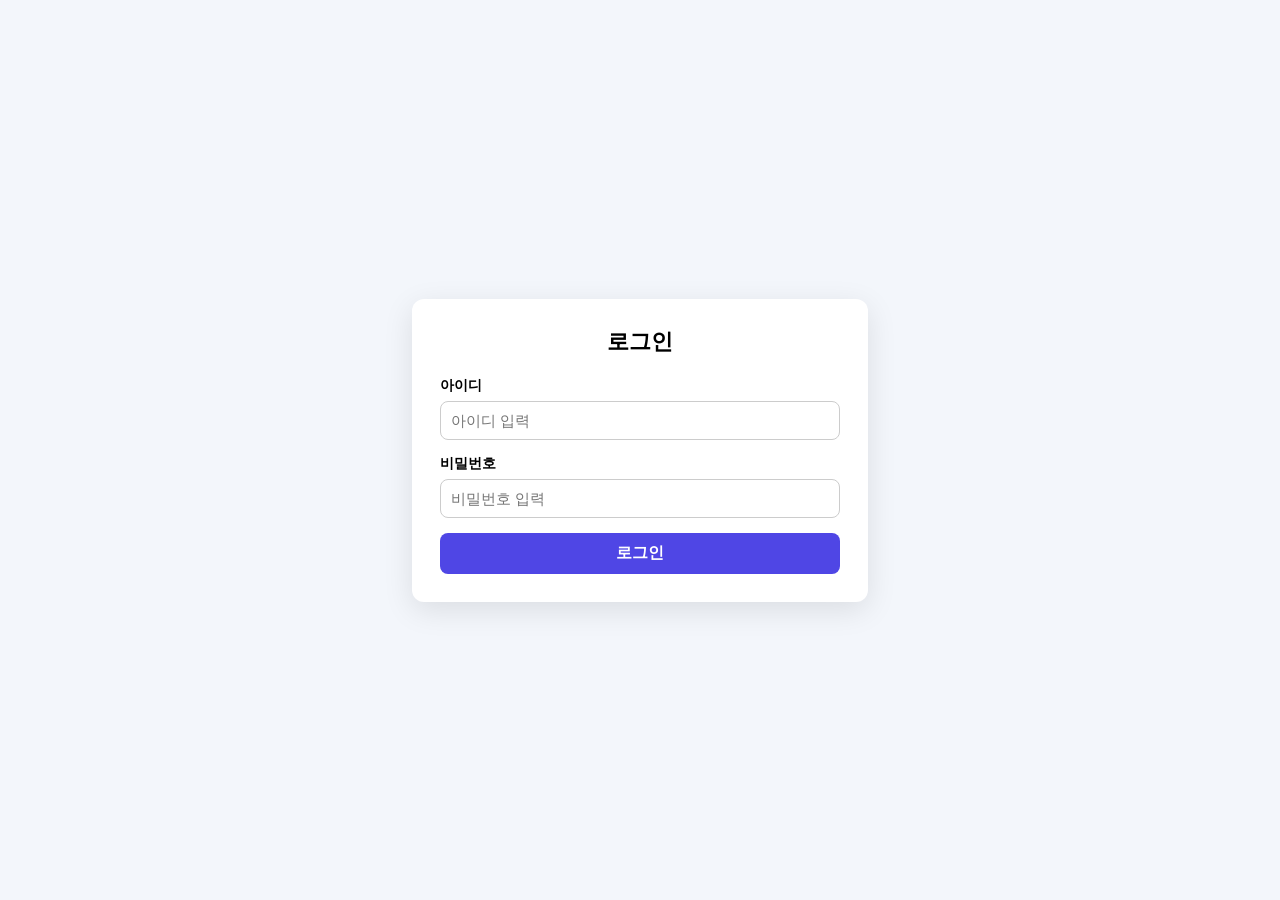
==== src/main/resources/templates/index.html @ aca323d5 "first spring" ====
<!DOCTYPE html>
<html lang="ko">
<head>
  <meta charset="utf-8" />
  <title>로그인</title>
  <meta name="viewport" content="width=device-width,initial-scale=1" />
  <style>
    body {
      font-family: Arial, sans-serif;
      background: #f3f6fb;
      display: flex;
      justify-content: center;
      align-items: center;
      height: 100vh;
      margin: 0;
    }
    .card {
      background: #fff;
      padding: 28px;
      border-radius: 12px;
      box-shadow: 0 8px 30px rgba(0,0,0,0.1);
      width: 100%;
      max-width: 400px;
    }
    h1 {
      margin: 0 0 20px;
      font-size: 22px;
      text-align: center;
    }
    .row {
      margin-bottom: 15px;
    }
    label {
      display: block;
      margin-bottom: 6px;
      font-weight: bold;
      font-size: 14px;
    }
    input[type="text"], input[type="password"] {
      width: 100%;
      padding: 10px;
      font-size: 15px;
      border: 1px solid #ccc;
      border-radius: 8px;
      box-sizing: border-box;
    }
    button {
      width: 100%;
      padding: 10px;
      background: #4f46e5;
      color: #fff;
      font-size: 16px;
      font-weight: bold;
      border: none;
      border-radius: 8px;
      cursor: pointer;
    }
    button:hover {
      background: #3730a3;
    }
  </style>
</head>
<body>
  <div class="card">
    <h1>로그인</h1>
    <!-- 로그인 누르면 calculate.html로 이동 -->
    <form action="calculate.html" method="get">
      <div class="row">
        <label for="username">아이디</label>
        <input id="username" type="text" name="username" placeholder="아이디 입력" />
      </div>
      <div class="row">
        <label for="password">비밀번호</label>
        <input id="password" type="password" name="password" placeholder="비밀번호 입력" />
      </div>
      <button type="submit">로그인</button>
    </form>
  </div>
</body>
</html>
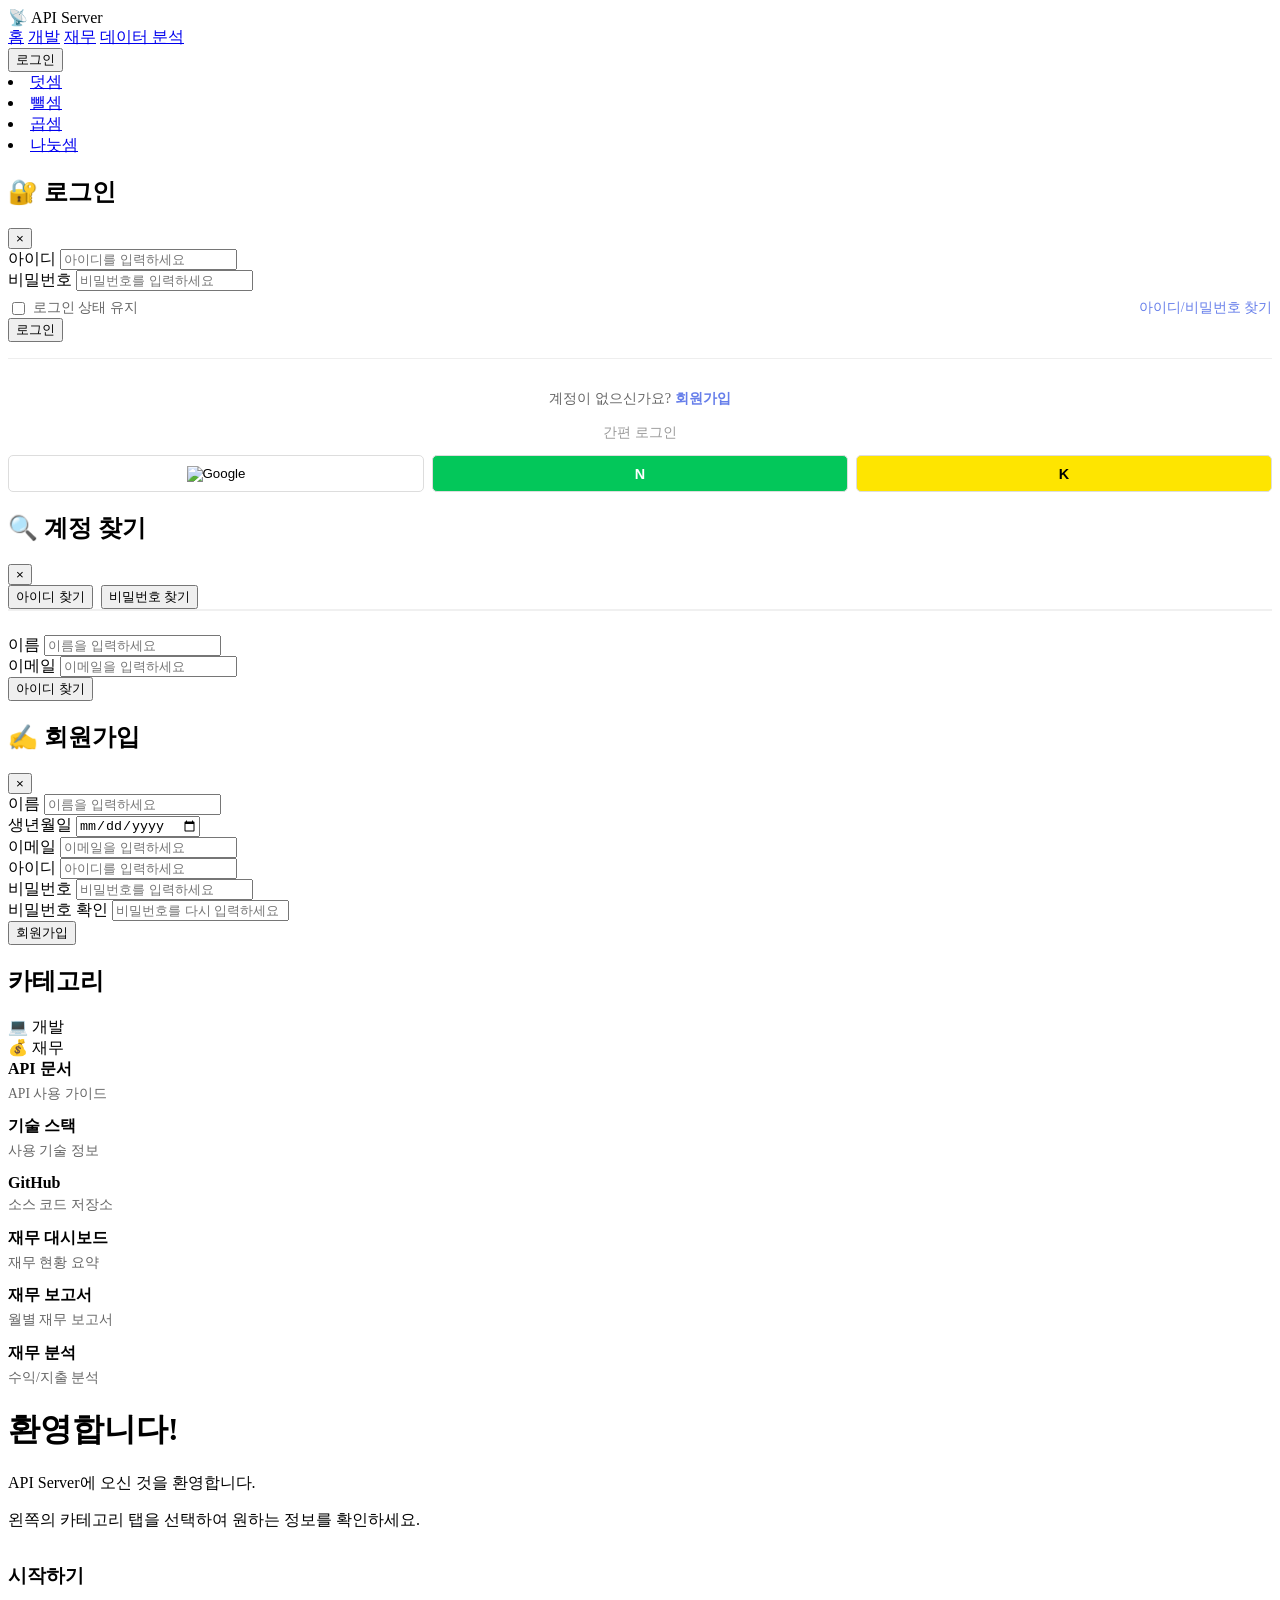
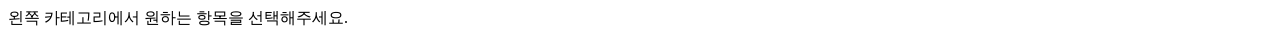
==== commit 073f2931: "spring-10/13" ====
--- a/src/main/resources/templates/index.html
+++ b/src/main/resources/templates/index.html
@@ -1,80 +1,435 @@
 <!DOCTYPE html>
 <html lang="ko">
 <head>
-  <meta charset="utf-8" />
-  <title>로그인</title>
-  <meta name="viewport" content="width=device-width,initial-scale=1" />
-  <style>
-    body {
-      font-family: Arial, sans-serif;
-      background: #f3f6fb;
-      display: flex;
-      justify-content: center;
-      align-items: center;
-      height: 100vh;
-      margin: 0;
-    }
-    .card {
-      background: #fff;
-      padding: 28px;
-      border-radius: 12px;
-      box-shadow: 0 8px 30px rgba(0,0,0,0.1);
-      width: 100%;
-      max-width: 400px;
-    }
-    h1 {
-      margin: 0 0 20px;
-      font-size: 22px;
-      text-align: center;
-    }
-    .row {
-      margin-bottom: 15px;
-    }
-    label {
-      display: block;
-      margin-bottom: 6px;
-      font-weight: bold;
-      font-size: 14px;
-    }
-    input[type="text"], input[type="password"] {
-      width: 100%;
-      padding: 10px;
-      font-size: 15px;
-      border: 1px solid #ccc;
-      border-radius: 8px;
-      box-sizing: border-box;
-    }
-    button {
-      width: 100%;
-      padding: 10px;
-      background: #4f46e5;
-      color: #fff;
-      font-size: 16px;
-      font-weight: bold;
-      border: none;
-      border-radius: 8px;
-      cursor: pointer;
-    }
-    button:hover {
-      background: #3730a3;
-    }
-  </style>
+    <meta charset="UTF-8">
+    <meta name="viewport" content="width=device-width, initial-scale=1.0">
+    <title>API Server</title>
+    <link rel="stylesheet" href="/styles/index.css">
 </head>
 <body>
-  <div class="card">
-    <h1>로그인</h1>
-    <!-- 로그인 누르면 calculate.html로 이동 -->
-    <form action="calculate.html" method="get">
-      <div class="row">
-        <label for="username">아이디</label>
-        <input id="username" type="text" name="username" placeholder="아이디 입력" />
-      </div>
-      <div class="row">
-        <label for="password">비밀번호</label>
-        <input id="password" type="password" name="password" placeholder="비밀번호 입력" />
-      </div>
-      <button type="submit">로그인</button>
-    </form>
-  </div>
+    <!-- 상단 네비게이션 바 -->
+    <nav class="navbar">
+        <div class="logo">📡 API Server</div>
+        
+        <!-- 중앙 네비게이션 탭 -->
+        <div class="nav-tabs">
+            <a href="#" class="nav-tab active" onclick="navigateToSection('home'); return false;">홈</a>
+            <a href="#" class="nav-tab" onclick="navigateToSection('development'); return false;">개발</a>
+            <a href="#" class="nav-tab" onclick="navigateToSection('finance'); return false;">재무</a>
+            <a href="#" class="nav-tab" onclick="navigateToSection('data-analysis'); return false;">데이터 분석</a>
+        </div>
+        
+        <!-- 우측 상단 로그인 영역 -->
+        <div class="login-area">
+            <button class="btn-login-open" onclick="location.href='/login'">로그인</button>
+        </div>
+    </nav>
+
+    <!-- 히어로 섹션 임시--> 
+<section class="hero" id="home">
+    <div class="hero-content">
+    <li><a href="/calculator/plus">덧셈 </a></li>
+    <li><a href="/calculator/minus">뺄셈</a></li>
+    <li><a href="/contents/calculator/times">곱셈</a></li>
+    <li><a href="/contents/calculator/devide">나눗셈</a></li>
+    </div>
+    </section>
+
+    <!-- 로그인 모달 -->
+    <div class="modal-overlay" id="loginModal" onclick="closeModalOnOutsideClick(event, 'loginModal')">
+        <div class="modal-content">
+            <div class="modal-header">
+                <h2>🔐 로그인</h2>
+                <button class="btn-close" onclick="closeLoginModal()">&times;</button>
+            </div>
+            <form class="login-form" id="loginForm">
+                <div class="form-group">
+                    <label for="username">아이디</label>
+                    <input type="text" placeholder="아이디를 입력하세요" id="username" required>
+                </div>
+                <div class="form-group">
+                    <label for="password">비밀번호</label>
+                    <input type="password" placeholder="비밀번호를 입력하세요" id="password" required>
+                </div>
+                <div style="display: flex; justify-content: space-between; align-items: center; margin-top: 0.5rem;">
+                    <label style="display: flex; align-items: center; gap: 0.3rem; font-size: 0.85rem; color: #666; cursor: pointer;">
+                        <input type="checkbox" id="keepLogin" style="cursor: pointer;">
+                        <span>로그인 상태 유지</span>
+                    </label>
+                    <a href="#" onclick="openFindAccountModal(); closeLoginModal(); return false;" style="font-size: 0.85rem; color: #667eea; text-decoration: none;">아이디/비밀번호 찾기</a>
+                </div>
+                <button type="submit" class="btn-login">로그인</button>
+            </form>
+            <div style="text-align: center; margin-top: 1rem; padding-top: 1rem; border-top: 1px solid #eee;">
+                <p style="color: #666; font-size: 0.9rem; margin-bottom: 1rem;">
+                    계정이 없으신가요? 
+                    <a href="#" onclick="openSignupModal(); closeLoginModal(); return false;" style="color: #667eea; text-decoration: none; font-weight: 600;">회원가입</a>
+                </p>
+                
+                <!-- 소셜 로그인 버튼 -->
+                <div style="margin-top: 1rem;">
+                    <p style="color: #999; font-size: 0.85rem; margin-bottom: 0.8rem;">간편 로그인</p>
+                    <div style="display: flex; gap: 0.5rem; justify-content: center;">
+                        <button onclick="socialLogin('google')" style="flex: 1; padding: 0.6rem; border: 1px solid #ddd; border-radius: 5px; background: white; cursor: pointer; transition: all 0.3s;">
+                            <img src="https://www.gstatic.com/firebasejs/ui/2.0.0/images/auth/google.svg" alt="Google" style="width: 20px; height: 20px;">
+                        </button>
+                        <button onclick="socialLogin('naver')" style="flex: 1; padding: 0.6rem; border: 1px solid #ddd; border-radius: 5px; background: #03C75A; cursor: pointer; transition: all 0.3s;">
+                            <span style="color: white; font-weight: bold; font-size: 0.9rem;">N</span>
+                        </button>
+                        <button onclick="socialLogin('kakao')" style="flex: 1; padding: 0.6rem; border: 1px solid #ddd; border-radius: 5px; background: #FEE500; cursor: pointer; transition: all 0.3s;">
+                            <span style="font-weight: bold; font-size: 0.9rem;">K</span>
+                        </button>
+                    </div>
+                </div>
+            </div>
+        </div>
+    </div>
+
+    <!-- 아이디/비밀번호 찾기 모달 -->
+    <div class="modal-overlay" id="findAccountModal" onclick="closeModalOnOutsideClick(event, 'findAccountModal')">
+        <div class="modal-content">
+            <div class="modal-header">
+                <h2>🔍 계정 찾기</h2>
+                <button class="btn-close" onclick="closeFindAccountModal()">&times;</button>
+            </div>
+            
+            <!-- 탭 메뉴 -->
+            <div style="display: flex; gap: 0.5rem; margin-bottom: 1.5rem; border-bottom: 2px solid #f0f0f0;">
+                <button class="find-tab active" onclick="switchFindTab('id')" id="findIdTab">아이디 찾기</button>
+                <button class="find-tab" onclick="switchFindTab('password')" id="findPasswordTab">비밀번호 찾기</button>
+            </div>
+            
+            <!-- 아이디 찾기 폼 -->
+            <form class="login-form" id="findIdForm" style="display: block;">
+                <div class="form-group">
+                    <label for="find-id-name">이름</label>
+                    <input type="text" placeholder="이름을 입력하세요" id="find-id-name" required>
+                </div>
+                <div class="form-group">
+                    <label for="find-id-email">이메일</label>
+                    <input type="email" placeholder="이메일을 입력하세요" id="find-id-email" required>
+                </div>
+                <button type="submit" class="btn-login">아이디 찾기</button>
+            </form>
+            
+            <!-- 비밀번호 찾기 폼 -->
+            <form class="login-form" id="findPasswordForm" style="display: none;">
+                <div class="form-group">
+                    <label for="find-pw-username">아이디</label>
+                    <input type="text" placeholder="아이디를 입력하세요" id="find-pw-username" required>
+                </div>
+                <div class="form-group">
+                    <label for="find-pw-email">이메일</label>
+                    <input type="email" placeholder="이메일을 입력하세요" id="find-pw-email" required>
+                </div>
+                <button type="submit" class="btn-login">비밀번호 찾기</button>
+            </form>
+        </div>
+    </div>
+
+    <!-- 회원가입 모달 -->
+    <div class="modal-overlay" id="signupModal" onclick="closeModalOnOutsideClick(event, 'signupModal')">
+        <div class="modal-content">
+            <div class="modal-header">
+                <h2>✍️ 회원가입</h2>
+                <button class="btn-close" onclick="closeSignupModal()">&times;</button>
+            </div>
+            <form class="login-form" id="signupForm">
+                <div class="form-group">
+                    <label for="signup-name">이름</label>
+                    <input type="text" placeholder="이름을 입력하세요" id="signup-name" required>
+                </div>
+                <div class="form-group">
+                    <label for="signup-birth">생년월일</label>
+                    <input type="date" id="signup-birth" required>
+                </div>
+                <div class="form-group">
+                    <label for="signup-email">이메일</label>
+                    <input type="email" placeholder="이메일을 입력하세요" id="signup-email" required>
+                </div>
+                <div class="form-group">
+                    <label for="signup-username">아이디</label>
+                    <input type="text" placeholder="아이디를 입력하세요" id="signup-username" required>
+                </div>
+                <div class="form-group">
+                    <label for="signup-password">비밀번호</label>
+                    <input type="password" placeholder="비밀번호를 입력하세요" id="signup-password" required>
+                </div>
+                <div class="form-group">
+                    <label for="signup-password-confirm">비밀번호 확인</label>
+                    <input type="password" placeholder="비밀번호를 다시 입력하세요" id="signup-password-confirm" required>
+                </div>
+                <button type="submit" class="btn-login">회원가입</button>
+            </form>
+        </div>
+    </div>
+
+    <!-- 메인 컨테이너 -->
+    <div class="container">
+        <!-- 좌측 사이드바 - 카테고리 탭 -->
+        <aside class="sidebar">
+            <h2>카테고리</h2>
+            <div class="category-tabs">
+                <div class="category-tab active" onclick="selectCategory('development')">
+                    <span class="category-icon">💻</span>
+                    <span>개발</span>
+                </div>
+                <div class="category-tab" onclick="selectCategory('finance')">
+                    <span class="category-icon">💰</span>
+                    <span>재무</span>
+                </div>
+            </div>
+
+            <!-- 개발 카테고리 컨텐츠 -->
+            <div id="development-content" class="category-content active">
+                <div class="category-item" onclick="loadContent('api')">
+                    <strong>API 문서</strong>
+                    <p style="font-size: 0.85rem; color: #666; margin-top: 0.3rem;">API 사용 가이드</p>
+                </div>
+                <div class="category-item" onclick="loadContent('tech')">
+                    <strong>기술 스택</strong>
+                    <p style="font-size: 0.85rem; color: #666; margin-top: 0.3rem;">사용 기술 정보</p>
+                </div>
+                <div class="category-item" onclick="loadContent('github')">
+                    <strong>GitHub</strong>
+                    <p style="font-size: 0.85rem; color: #666; margin-top: 0.3rem;">소스 코드 저장소</p>
+                </div>
+            </div>
+
+            <!-- 재무 카테고리 컨텐츠 -->
+            <div id="finance-content" class="category-content">
+                <div class="category-item" onclick="loadContent('dashboard')">
+                    <strong>재무 대시보드</strong>
+                    <p style="font-size: 0.85rem; color: #666; margin-top: 0.3rem;">재무 현황 요약</p>
+                </div>
+                <div class="category-item" onclick="loadContent('report')">
+                    <strong>재무 보고서</strong>
+                    <p style="font-size: 0.85rem; color: #666; margin-top: 0.3rem;">월별 재무 보고서</p>
+                </div>
+                <div class="category-item" onclick="loadContent('analytics')">
+                    <strong>재무 분석</strong>
+                    <p style="font-size: 0.85rem; color: #666; margin-top: 0.3rem;">수익/지출 분석</p>
+                </div>
+            </div>
+        </aside>
+
+        <!-- 메인 컨텐츠 영역 -->
+        <main class="main-content">
+            <h1>환영합니다!</h1>
+            <div class="content-section">
+                <p>API Server에 오신 것을 환영합니다.</p>
+                <p>왼쪽의 카테고리 탭을 선택하여 원하는 정보를 확인하세요.</p>
+                
+                <div id="contentArea" style="margin-top: 2rem;">
+                    <h3>시작하기</h3>
+                    <p>왼쪽 카테고리에서 원하는 항목을 선택해주세요.</p>
+                </div>
+            </div>
+        </main>
+    </div>
+
+    <script>
+        // 로그인 모달 열기
+        function openLoginModal() {
+            document.getElementById('loginModal').classList.add('active');
+            document.body.style.overflow = 'hidden'; // 스크롤 방지
+        }
+
+        // 로그인 모달 닫기
+        function closeLoginModal() {
+            document.getElementById('loginModal').classList.remove('active');
+            document.body.style.overflow = 'auto'; // 스크롤 복원
+        }
+
+        // 회원가입 모달 열기
+        function openSignupModal() {
+            document.getElementById('signupModal').classList.add('active');
+            document.body.style.overflow = 'hidden'; // 스크롤 방지
+        }
+
+        // 회원가입 모달 닫기
+        function closeSignupModal() {
+            document.getElementById('signupModal').classList.remove('active');
+            document.body.style.overflow = 'auto'; // 스크롤 복원
+        }
+
+        // 계정 찾기 모달 열기
+        function openFindAccountModal() {
+            document.getElementById('findAccountModal').classList.add('active');
+            document.body.style.overflow = 'hidden'; // 스크롤 방지
+        }
+
+        // 계정 찾기 모달 닫기
+        function closeFindAccountModal() {
+            document.getElementById('findAccountModal').classList.remove('active');
+            document.body.style.overflow = 'auto'; // 스크롤 복원
+        }
+
+        // 모달 바깥쪽 클릭 시 닫기
+        function closeModalOnOutsideClick(event, modalId) {
+            if (event.target === document.getElementById(modalId || 'loginModal')) {
+                if (modalId === 'signupModal') {
+                    closeSignupModal();
+                } else if (modalId === 'findAccountModal') {
+                    closeFindAccountModal();
+                } else {
+                    closeLoginModal();
+                }
+            }
+        }
+
+        // ESC 키로 모달 닫기
+        document.addEventListener('keydown', function(e) {
+            if (e.key === 'Escape') {
+                closeLoginModal();
+                closeSignupModal();
+                closeFindAccountModal();
+            }
+        });
+
+        // 로그인 처리
+        document.getElementById('loginForm').addEventListener('submit', function(e) {
+            e.preventDefault();
+            const username = document.getElementById('username').value;
+            const password = document.getElementById('password').value;
+            const keepLogin = document.getElementById('keepLogin').checked;
+            
+            // TODO: 실제 로그인 API 호출
+            console.log('로그인 시도:', { username, password, keepLogin });
+            alert(`로그인 성공: ${username}${keepLogin ? ' (로그인 상태 유지)' : ''}`);
+            closeLoginModal();
+        });
+
+        // 회원가입 처리
+        document.getElementById('signupForm').addEventListener('submit', function(e) {
+            e.preventDefault();
+            const name = document.getElementById('signup-name').value;
+            const birth = document.getElementById('signup-birth').value;
+            const email = document.getElementById('signup-email').value;
+            const username = document.getElementById('signup-username').value;
+            const password = document.getElementById('signup-password').value;
+            const passwordConfirm = document.getElementById('signup-password-confirm').value;
+            
+            // 비밀번호 확인 검증
+            if (password !== passwordConfirm) {
+                alert('비밀번호가 일치하지 않습니다.');
+                return;
+            }
+            
+            // TODO: 실제 회원가입 API 호출
+            console.log('회원가입 시도:', { name, birth, email, username, password });
+            alert(`회원가입 성공: ${name}님 환영합니다!`);
+            closeSignupModal();
+        });
+
+        // 소셜 로그인
+        function socialLogin(provider) {
+            // TODO: 실제 소셜 로그인 API 호출
+            console.log(`${provider} 로그인 시도`);
+            alert(`${provider} 로그인 기능은 준비 중입니다.`);
+        }
+
+        // 계정 찾기 탭 전환
+        function switchFindTab(tab) {
+            const idTab = document.getElementById('findIdTab');
+            const passwordTab = document.getElementById('findPasswordTab');
+            const idForm = document.getElementById('findIdForm');
+            const passwordForm = document.getElementById('findPasswordForm');
+            
+            if (tab === 'id') {
+                idTab.classList.add('active');
+                passwordTab.classList.remove('active');
+                idForm.style.display = 'block';
+                passwordForm.style.display = 'none';
+            } else {
+                idTab.classList.remove('active');
+                passwordTab.classList.add('active');
+                idForm.style.display = 'none';
+                passwordForm.style.display = 'block';
+            }
+        }
+
+        // 아이디 찾기 처리
+        document.getElementById('findIdForm').addEventListener('submit', function(e) {
+            e.preventDefault();
+            const name = document.getElementById('find-id-name').value;
+            const email = document.getElementById('find-id-email').value;
+            
+            // TODO: 실제 아이디 찾기 API 호출
+            console.log('아이디 찾기 시도:', { name, email });
+            alert(`등록된 아이디를 이메일로 발송했습니다.\n이메일: ${email}`);
+            closeFindAccountModal();
+        });
+
+        // 비밀번호 찾기 처리
+        document.getElementById('findPasswordForm').addEventListener('submit', function(e) {
+            e.preventDefault();
+            const username = document.getElementById('find-pw-username').value;
+            const email = document.getElementById('find-pw-email').value;
+            
+            // TODO: 실제 비밀번호 찾기 API 호출
+            console.log('비밀번호 찾기 시도:', { username, email });
+            alert(`비밀번호 재설정 링크를 이메일로 발송했습니다.\n이메일: ${email}`);
+            closeFindAccountModal();
+        });
+
+        // 카테고리 탭 선택
+        function selectCategory(category) {
+            // 모든 탭 비활성화
+            document.querySelectorAll('.category-tab').forEach(tab => {
+                tab.classList.remove('active');
+            });
+            
+            // 모든 카테고리 컨텐츠 숨기기
+            document.querySelectorAll('.category-content').forEach(content => {
+                content.classList.remove('active');
+            });
+            
+            // 선택된 탭 활성화
+            event.target.closest('.category-tab').classList.add('active');
+            
+            // 선택된 카테고리 컨텐츠 표시
+            document.getElementById(category + '-content').classList.add('active');
+        }
+
+        // 컨텐츠 로드
+        function loadContent(type) {
+            const contentArea = document.getElementById('contentArea');
+            
+            const contents = {
+                api: '<h3>📚 API 문서</h3><p>RESTful API 엔드포인트 및 사용 방법에 대한 상세 가이드입니다.</p><ul><li>GET /api/users - 사용자 목록 조회</li><li>POST /api/users - 사용자 생성</li><li>PUT /api/users/{id} - 사용자 정보 수정</li></ul>',
+                tech: '<h3>⚙️ 기술 스택</h3><p>이 프로젝트에서 사용된 주요 기술:</p><ul><li>Spring Boot - 백엔드 프레임워크</li><li>Gradle - 빌드 도구</li><li>Java - 프로그래밍 언어</li></ul>',
+                github: '<h3>📂 GitHub</h3><p>프로젝트 소스 코드는 GitHub에서 관리됩니다.</p><p>기여하시려면 Pull Request를 보내주세요!</p>',
+                dashboard: '<h3>📊 재무 대시보드</h3><p>현재 재무 현황을 한눈에 확인하세요.</p><ul><li>총 수익: ₩10,000,000</li><li>총 지출: ₩7,000,000</li><li>순이익: ₩3,000,000</li></ul>',
+                report: '<h3>📄 재무 보고서</h3><p>월별 재무 보고서 및 통계 자료입니다.</p><p>상세한 내역은 각 항목을 클릭하여 확인하세요.</p>',
+                analytics: '<h3>📈 재무 분석</h3><p>수익 및 지출 추세 분석 데이터입니다.</p><p>차트와 그래프로 시각화된 재무 데이터를 확인하세요.</p>'
+            };
+            
+            contentArea.innerHTML = contents[type] || '<h3>컨텐츠를 불러오는 중...</h3>';
+        }
+
+        // 네비게이션 탭 전환
+        function navigateToSection(section) {
+            const contentArea = document.getElementById('contentArea');
+            
+            // 모든 네비게이션 탭 비활성화
+            document.querySelectorAll('.nav-tab').forEach(tab => {
+                tab.classList.remove('active');
+            });
+            
+            // 클릭한 탭 활성화
+            event.target.classList.add('active');
+            
+            const sectionContents = {
+                home: '<h3>🏠 홈</h3><p>API Server에 오신 것을 환영합니다!</p><p>왼쪽 카테고리에서 원하는 항목을 선택하거나, 상단 네비게이션에서 섹션을 선택하세요.</p>',
+                development: '<h3>💻 개발</h3><p>개발 관련 정보 및 문서를 확인할 수 있습니다.</p><ul><li>API 문서</li><li>기술 스택</li><li>GitHub 저장소</li></ul>',
+                finance: '<h3>💰 재무</h3><p>재무 현황 및 분석 정보입니다.</p><ul><li>재무 대시보드</li><li>재무 보고서</li><li>재무 분석</li></ul>',
+                'data-analysis': '<h3>📊 데이터 분석</h3><p>데이터 분석 및 통계 정보를 제공합니다.</p><ul><li>실시간 데이터 모니터링</li><li>트렌드 분석</li><li>예측 모델링</li></ul>'
+            };
+            
+            contentArea.innerHTML = sectionContents[section] || sectionContents.home;
+        }
+    </script>
 </body>
 </html>
+
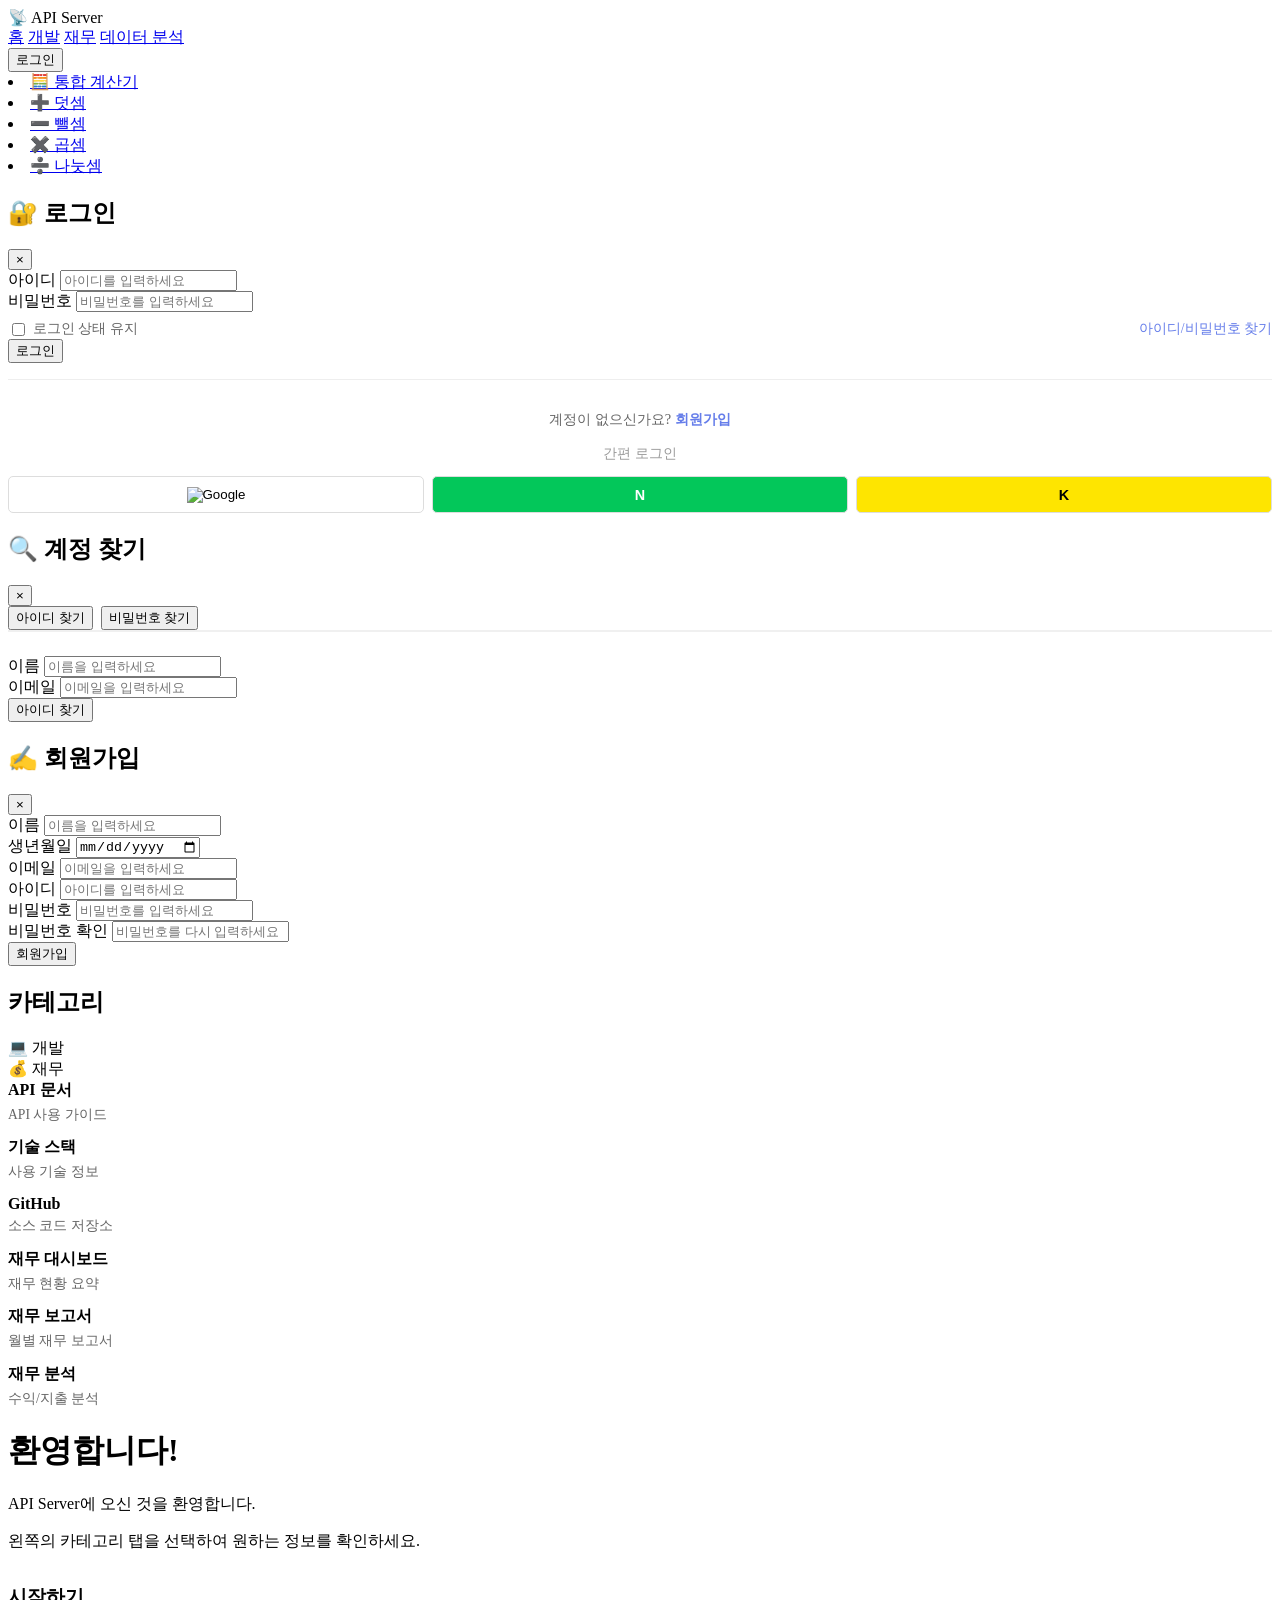
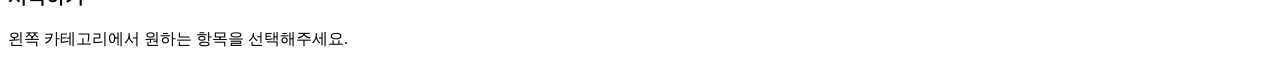
==== commit cf060b6b: "251016 login" ====
--- a/src/main/resources/templates/index.html
+++ b/src/main/resources/templates/index.html
@@ -1,16 +1,18 @@
 <!DOCTYPE html>
 <html lang="ko">
+
 <head>
     <meta charset="UTF-8">
     <meta name="viewport" content="width=device-width, initial-scale=1.0">
     <title>API Server</title>
     <link rel="stylesheet" href="/styles/index.css">
 </head>
+
 <body>
     <!-- 상단 네비게이션 바 -->
     <nav class="navbar">
         <div class="logo">📡 API Server</div>
-        
+
         <!-- 중앙 네비게이션 탭 -->
         <div class="nav-tabs">
             <a href="#" class="nav-tab active" onclick="navigateToSection('home'); return false;">홈</a>
@@ -18,21 +20,22 @@
             <a href="#" class="nav-tab" onclick="navigateToSection('finance'); return false;">재무</a>
             <a href="#" class="nav-tab" onclick="navigateToSection('data-analysis'); return false;">데이터 분석</a>
         </div>
-        
+
         <!-- 우측 상단 로그인 영역 -->
         <div class="login-area">
-            <button class="btn-login-open" onclick="location.href='/login'">로그인</button>
+            <button class="btn-login-open" onclick="location.href='/auth/login.html'">로그인</button>
         </div>
     </nav>
 
-    <!-- 히어로 섹션 임시--> 
-<section class="hero" id="home">
-    <div class="hero-content">
-    <li><a href="/calculator/plus">덧셈 </a></li>
-    <li><a href="/calculator/minus">뺄셈</a></li>
-    <li><a href="/contents/calculator/times">곱셈</a></li>
-    <li><a href="/contents/calculator/devide">나눗셈</a></li>
-    </div>
+    <!-- 히어로 섹션 임시-->
+    <section class="hero" id="home">
+        <div class="hero-content">
+            <li><a href="/calculator/calculator.html">🧮 통합 계산기</a></li>
+            <li><a href="/calculator/plus.html">➕ 덧셈</a></li>
+            <li><a href="/calculator/minus.html">➖ 뺄셈</a></li>
+            <li><a href="/calculator/times.html">✖️ 곱셈</a></li>
+            <li><a href="/calculator/devide.html">➗ 나눗셈</a></li>
+        </div>
     </section>
 
     <!-- 로그인 모달 -->
@@ -44,39 +47,46 @@
             </div>
             <form class="login-form" id="loginForm">
                 <div class="form-group">
-                    <label for="username">아이디</label>
-                    <input type="text" placeholder="아이디를 입력하세요" id="username" required>
+                    <label for="email">아이디</label>
+                    <input type="email" placeholder="아이디를 입력하세요" id="email" required>
                 </div>
                 <div class="form-group">
                     <label for="password">비밀번호</label>
                     <input type="password" placeholder="비밀번호를 입력하세요" id="password" required>
                 </div>
                 <div style="display: flex; justify-content: space-between; align-items: center; margin-top: 0.5rem;">
-                    <label style="display: flex; align-items: center; gap: 0.3rem; font-size: 0.85rem; color: #666; cursor: pointer;">
+                    <label
+                        style="display: flex; align-items: center; gap: 0.3rem; font-size: 0.85rem; color: #666; cursor: pointer;">
                         <input type="checkbox" id="keepLogin" style="cursor: pointer;">
                         <span>로그인 상태 유지</span>
                     </label>
-                    <a href="#" onclick="openFindAccountModal(); closeLoginModal(); return false;" style="font-size: 0.85rem; color: #667eea; text-decoration: none;">아이디/비밀번호 찾기</a>
+                    <a href="#" onclick="openFindAccountModal(); closeLoginModal(); return false;"
+                        style="font-size: 0.85rem; color: #667eea; text-decoration: none;">아이디/비밀번호 찾기</a>
                 </div>
                 <button type="submit" class="btn-login">로그인</button>
             </form>
             <div style="text-align: center; margin-top: 1rem; padding-top: 1rem; border-top: 1px solid #eee;">
                 <p style="color: #666; font-size: 0.9rem; margin-bottom: 1rem;">
-                    계정이 없으신가요? 
-                    <a href="#" onclick="openSignupModal(); closeLoginModal(); return false;" style="color: #667eea; text-decoration: none; font-weight: 600;">회원가입</a>
+                    계정이 없으신가요?
+                    <a href="#" onclick="openSignupModal(); closeLoginModal(); return false;"
+                        style="color: #667eea; text-decoration: none; font-weight: 600;">회원가입</a>
                 </p>
-                
+
                 <!-- 소셜 로그인 버튼 -->
                 <div style="margin-top: 1rem;">
                     <p style="color: #999; font-size: 0.85rem; margin-bottom: 0.8rem;">간편 로그인</p>
                     <div style="display: flex; gap: 0.5rem; justify-content: center;">
-                        <button onclick="socialLogin('google')" style="flex: 1; padding: 0.6rem; border: 1px solid #ddd; border-radius: 5px; background: white; cursor: pointer; transition: all 0.3s;">
-                            <img src="https://www.gstatic.com/firebasejs/ui/2.0.0/images/auth/google.svg" alt="Google" style="width: 20px; height: 20px;">
+                        <button onclick="socialLogin('google')"
+                            style="flex: 1; padding: 0.6rem; border: 1px solid #ddd; border-radius: 5px; background: white; cursor: pointer; transition: all 0.3s;">
+                            <img src="https://www.gstatic.com/firebasejs/ui/2.0.0/images/auth/google.svg" alt="Google"
+                                style="width: 20px; height: 20px;">
                         </button>
-                        <button onclick="socialLogin('naver')" style="flex: 1; padding: 0.6rem; border: 1px solid #ddd; border-radius: 5px; background: #03C75A; cursor: pointer; transition: all 0.3s;">
+                        <button onclick="socialLogin('naver')"
+                            style="flex: 1; padding: 0.6rem; border: 1px solid #ddd; border-radius: 5px; background: #03C75A; cursor: pointer; transition: all 0.3s;">
                             <span style="color: white; font-weight: bold; font-size: 0.9rem;">N</span>
                         </button>
-                        <button onclick="socialLogin('kakao')" style="flex: 1; padding: 0.6rem; border: 1px solid #ddd; border-radius: 5px; background: #FEE500; cursor: pointer; transition: all 0.3s;">
+                        <button onclick="socialLogin('kakao')"
+                            style="flex: 1; padding: 0.6rem; border: 1px solid #ddd; border-radius: 5px; background: #FEE500; cursor: pointer; transition: all 0.3s;">
                             <span style="font-weight: bold; font-size: 0.9rem;">K</span>
                         </button>
                     </div>
@@ -92,18 +102,18 @@
                 <h2>🔍 계정 찾기</h2>
                 <button class="btn-close" onclick="closeFindAccountModal()">&times;</button>
             </div>
-            
+
             <!-- 탭 메뉴 -->
             <div style="display: flex; gap: 0.5rem; margin-bottom: 1.5rem; border-bottom: 2px solid #f0f0f0;">
                 <button class="find-tab active" onclick="switchFindTab('id')" id="findIdTab">아이디 찾기</button>
                 <button class="find-tab" onclick="switchFindTab('password')" id="findPasswordTab">비밀번호 찾기</button>
             </div>
-            
+
             <!-- 아이디 찾기 폼 -->
             <form class="login-form" id="findIdForm" style="display: block;">
                 <div class="form-group">
                     <label for="find-id-name">이름</label>
-                    <input type="text" placeholder="이름을 입력하세요" id="find-id-name" required>
+                    <input type="email" placeholder="이름을 입력하세요" id="find-id-name" required>
                 </div>
                 <div class="form-group">
                     <label for="find-id-email">이메일</label>
@@ -111,12 +121,12 @@
                 </div>
                 <button type="submit" class="btn-login">아이디 찾기</button>
             </form>
-            
+
             <!-- 비밀번호 찾기 폼 -->
             <form class="login-form" id="findPasswordForm" style="display: none;">
                 <div class="form-group">
                     <label for="find-pw-username">아이디</label>
-                    <input type="text" placeholder="아이디를 입력하세요" id="find-pw-username" required>
+                    <input type="email" placeholder="아이디를 입력하세요" id="find-pw-username" required>
                 </div>
                 <div class="form-group">
                     <label for="find-pw-email">이메일</label>
@@ -219,7 +229,7 @@
             <div class="content-section">
                 <p>API Server에 오신 것을 환영합니다.</p>
                 <p>왼쪽의 카테고리 탭을 선택하여 원하는 정보를 확인하세요.</p>
-                
+
                 <div id="contentArea" style="margin-top: 2rem;">
                     <h3>시작하기</h3>
                     <p>왼쪽 카테고리에서 원하는 항목을 선택해주세요.</p>
@@ -279,7 +289,7 @@
         }
 
         // ESC 키로 모달 닫기
-        document.addEventListener('keydown', function(e) {
+        document.addEventListener('keydown', function (e) {
             if (e.key === 'Escape') {
                 closeLoginModal();
                 closeSignupModal();
@@ -288,12 +298,12 @@
         });
 
         // 로그인 처리
-        document.getElementById('loginForm').addEventListener('submit', function(e) {
+        document.getElementById('loginForm').addEventListener('submit', function (e) {
             e.preventDefault();
             const username = document.getElementById('username').value;
             const password = document.getElementById('password').value;
             const keepLogin = document.getElementById('keepLogin').checked;
-            
+
             // TODO: 실제 로그인 API 호출
             console.log('로그인 시도:', { username, password, keepLogin });
             alert(`로그인 성공: ${username}${keepLogin ? ' (로그인 상태 유지)' : ''}`);
@@ -301,7 +311,7 @@
         });
 
         // 회원가입 처리
-        document.getElementById('signupForm').addEventListener('submit', function(e) {
+        document.getElementById('signupForm').addEventListener('submit', function (e) {
             e.preventDefault();
             const name = document.getElementById('signup-name').value;
             const birth = document.getElementById('signup-birth').value;
@@ -309,13 +319,13 @@
             const username = document.getElementById('signup-username').value;
             const password = document.getElementById('signup-password').value;
             const passwordConfirm = document.getElementById('signup-password-confirm').value;
-            
+
             // 비밀번호 확인 검증
             if (password !== passwordConfirm) {
                 alert('비밀번호가 일치하지 않습니다.');
                 return;
             }
-            
+
             // TODO: 실제 회원가입 API 호출
             console.log('회원가입 시도:', { name, birth, email, username, password });
             alert(`회원가입 성공: ${name}님 환영합니다!`);
@@ -335,7 +345,7 @@
             const passwordTab = document.getElementById('findPasswordTab');
             const idForm = document.getElementById('findIdForm');
             const passwordForm = document.getElementById('findPasswordForm');
-            
+
             if (tab === 'id') {
                 idTab.classList.add('active');
                 passwordTab.classList.remove('active');
@@ -350,11 +360,11 @@
         }
 
         // 아이디 찾기 처리
-        document.getElementById('findIdForm').addEventListener('submit', function(e) {
+        document.getElementById('findIdForm').addEventListener('submit', function (e) {
             e.preventDefault();
             const name = document.getElementById('find-id-name').value;
             const email = document.getElementById('find-id-email').value;
-            
+
             // TODO: 실제 아이디 찾기 API 호출
             console.log('아이디 찾기 시도:', { name, email });
             alert(`등록된 아이디를 이메일로 발송했습니다.\n이메일: ${email}`);
@@ -362,11 +372,11 @@
         });
 
         // 비밀번호 찾기 처리
-        document.getElementById('findPasswordForm').addEventListener('submit', function(e) {
+        document.getElementById('findPasswordForm').addEventListener('submit', function (e) {
             e.preventDefault();
             const username = document.getElementById('find-pw-username').value;
             const email = document.getElementById('find-pw-email').value;
-            
+
             // TODO: 실제 비밀번호 찾기 API 호출
             console.log('비밀번호 찾기 시도:', { username, email });
             alert(`비밀번호 재설정 링크를 이메일로 발송했습니다.\n이메일: ${email}`);
@@ -379,15 +389,15 @@
             document.querySelectorAll('.category-tab').forEach(tab => {
                 tab.classList.remove('active');
             });
-            
+
             // 모든 카테고리 컨텐츠 숨기기
             document.querySelectorAll('.category-content').forEach(content => {
                 content.classList.remove('active');
             });
-            
+
             // 선택된 탭 활성화
             event.target.closest('.category-tab').classList.add('active');
-            
+
             // 선택된 카테고리 컨텐츠 표시
             document.getElementById(category + '-content').classList.add('active');
         }
@@ -395,7 +405,7 @@
         // 컨텐츠 로드
         function loadContent(type) {
             const contentArea = document.getElementById('contentArea');
-            
+
             const contents = {
                 api: '<h3>📚 API 문서</h3><p>RESTful API 엔드포인트 및 사용 방법에 대한 상세 가이드입니다.</p><ul><li>GET /api/users - 사용자 목록 조회</li><li>POST /api/users - 사용자 생성</li><li>PUT /api/users/{id} - 사용자 정보 수정</li></ul>',
                 tech: '<h3>⚙️ 기술 스택</h3><p>이 프로젝트에서 사용된 주요 기술:</p><ul><li>Spring Boot - 백엔드 프레임워크</li><li>Gradle - 빌드 도구</li><li>Java - 프로그래밍 언어</li></ul>',
@@ -404,32 +414,32 @@
                 report: '<h3>📄 재무 보고서</h3><p>월별 재무 보고서 및 통계 자료입니다.</p><p>상세한 내역은 각 항목을 클릭하여 확인하세요.</p>',
                 analytics: '<h3>📈 재무 분석</h3><p>수익 및 지출 추세 분석 데이터입니다.</p><p>차트와 그래프로 시각화된 재무 데이터를 확인하세요.</p>'
             };
-            
+
             contentArea.innerHTML = contents[type] || '<h3>컨텐츠를 불러오는 중...</h3>';
         }
 
         // 네비게이션 탭 전환
         function navigateToSection(section) {
             const contentArea = document.getElementById('contentArea');
-            
+
             // 모든 네비게이션 탭 비활성화
             document.querySelectorAll('.nav-tab').forEach(tab => {
                 tab.classList.remove('active');
             });
-            
+
             // 클릭한 탭 활성화
             event.target.classList.add('active');
-            
+
             const sectionContents = {
                 home: '<h3>🏠 홈</h3><p>API Server에 오신 것을 환영합니다!</p><p>왼쪽 카테고리에서 원하는 항목을 선택하거나, 상단 네비게이션에서 섹션을 선택하세요.</p>',
                 development: '<h3>💻 개발</h3><p>개발 관련 정보 및 문서를 확인할 수 있습니다.</p><ul><li>API 문서</li><li>기술 스택</li><li>GitHub 저장소</li></ul>',
                 finance: '<h3>💰 재무</h3><p>재무 현황 및 분석 정보입니다.</p><ul><li>재무 대시보드</li><li>재무 보고서</li><li>재무 분석</li></ul>',
                 'data-analysis': '<h3>📊 데이터 분석</h3><p>데이터 분석 및 통계 정보를 제공합니다.</p><ul><li>실시간 데이터 모니터링</li><li>트렌드 분석</li><li>예측 모델링</li></ul>'
             };
-            
+
             contentArea.innerHTML = sectionContents[section] || sectionContents.home;
         }
     </script>
 </body>
-</html>
-
+
+</html>
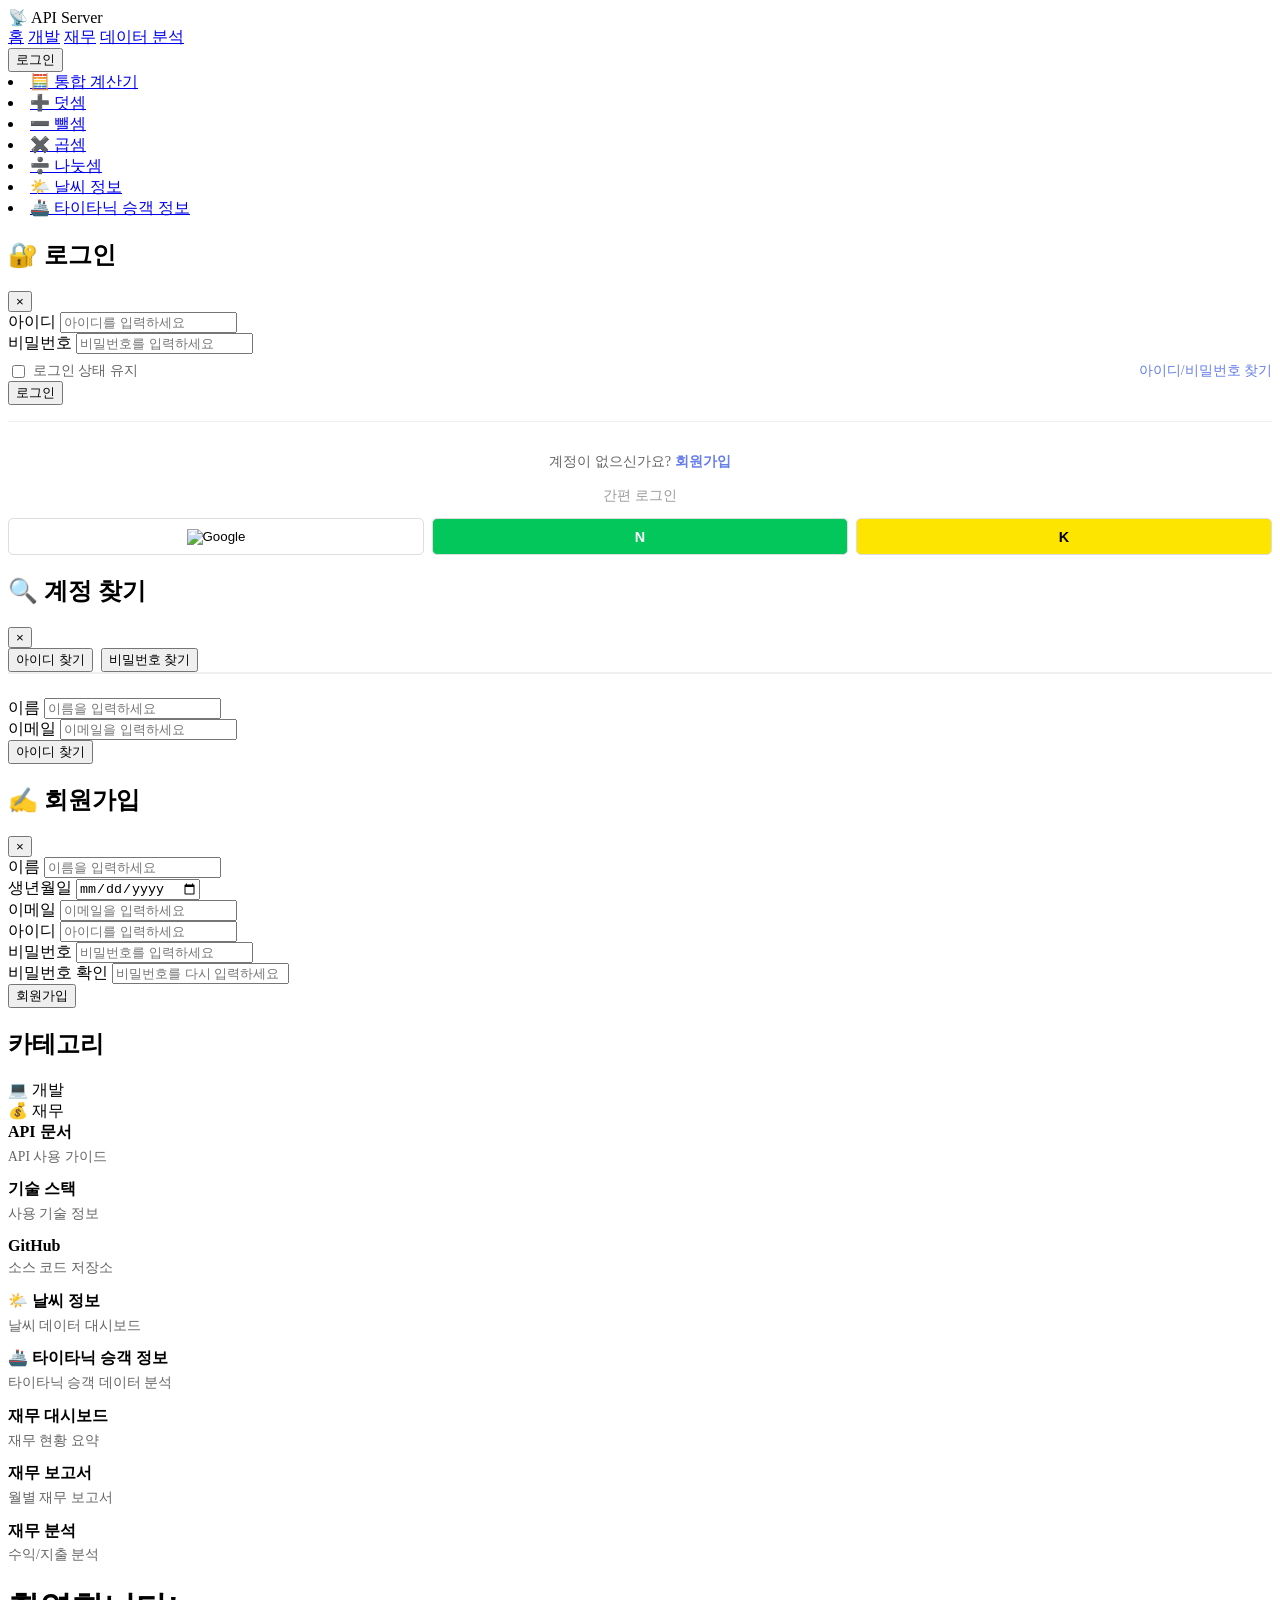
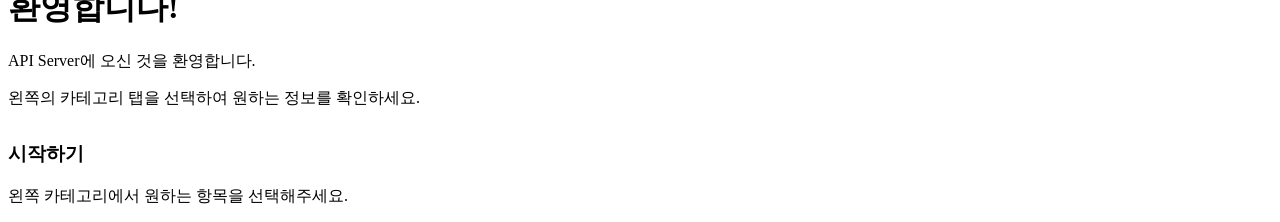
==== commit c9659889: "251024 JPA" ====
--- a/src/main/resources/templates/index.html
+++ b/src/main/resources/templates/index.html
@@ -35,6 +35,8 @@
             <li><a href="/calculator/minus.html">➖ 뺄셈</a></li>
             <li><a href="/calculator/times.html">✖️ 곱셈</a></li>
             <li><a href="/calculator/devide.html">➗ 나눗셈</a></li>
+            <li><a href="/weathers/all">🌤️ 날씨 정보</a></li>
+            <li><a href="/users/all">🚢 타이타닉 승객 정보</a></li>
         </div>
     </section>
 
@@ -204,6 +206,14 @@
                     <strong>GitHub</strong>
                     <p style="font-size: 0.85rem; color: #666; margin-top: 0.3rem;">소스 코드 저장소</p>
                 </div>
+                <div class="category-item" onclick="location.href='/weathers/all'">
+                    <strong>🌤️ 날씨 정보</strong>
+                    <p style="font-size: 0.85rem; color: #666; margin-top: 0.3rem;">날씨 데이터 대시보드</p>
+                </div>
+                <div class="category-item" onclick="loadContent('titanic')">
+                    <strong>🚢 타이타닉 승객 정보</strong>
+                    <p style="font-size: 0.85rem; color: #666; margin-top: 0.3rem;">타이타닉 승객 데이터 분석</p>
+                </div>
             </div>
 
             <!-- 재무 카테고리 컨텐츠 -->
@@ -407,9 +417,11 @@
             const contentArea = document.getElementById('contentArea');
 
             const contents = {
-                api: '<h3>📚 API 문서</h3><p>RESTful API 엔드포인트 및 사용 방법에 대한 상세 가이드입니다.</p><ul><li>GET /api/users - 사용자 목록 조회</li><li>POST /api/users - 사용자 생성</li><li>PUT /api/users/{id} - 사용자 정보 수정</li></ul>',
-                tech: '<h3>⚙️ 기술 스택</h3><p>이 프로젝트에서 사용된 주요 기술:</p><ul><li>Spring Boot - 백엔드 프레임워크</li><li>Gradle - 빌드 도구</li><li>Java - 프로그래밍 언어</li></ul>',
+                api: '<h3>📚 API 문서</h3><p>RESTful API 엔드포인트 및 사용 방법에 대한 상세 가이드입니다.</p><ul><li>GET /api/users - 사용자 목록 조회</li><li>POST /api/users - 사용자 생성</li><li>PUT /api/users/{id} - 사용자 정보 수정</li><li>POST /weathers/all - 날씨 데이터 처리</li></ul>',
+                tech: '<h3>⚙️ 기술 스택</h3><p>이 프로젝트에서 사용된 주요 기술:</p><ul><li>Spring Boot - 백엔드 프레임워크</li><li>Gradle - 빌드 도구</li><li>Java - 프로그래밍 언어</li><li>Thymeleaf - 템플릿 엔진</li><li>Apache Commons CSV - CSV 파일 처리</li></ul>',
                 github: '<h3>📂 GitHub</h3><p>프로젝트 소스 코드는 GitHub에서 관리됩니다.</p><p>기여하시려면 Pull Request를 보내주세요!</p>',
+                weather: '<h3>🌤️ 날씨 정보</h3><p>CSV 파일에서 읽은 날씨 데이터를 시각적으로 표시합니다.</p><ul><li>날씨 데이터 대시보드</li><li>상세 정보 모달 팝업</li><li>실시간 데이터 처리</li></ul><button onclick="location.href=\'/weathers/all\'" style="background: linear-gradient(135deg, #667eea 0%, #764ba2 100%); color: white; border: none; padding: 10px 20px; border-radius: 5px; cursor: pointer; margin-top: 10px;">날씨 정보 보기</button>',
+                titanic: '<h3>🚢 타이타닉 승객 정보</h3><p>CSV 파일에서 읽은 타이타닉 승객 데이터를 분석하고 시각화합니다.</p><ul><li>승객 생존/사망 통계</li><li>성별, 나이, 등급별 분석</li><li>상세 승객 정보 카드</li><li>터미널 데이터 출력</li></ul><button onclick="location.href=\'/users/all\'" style="background: linear-gradient(135deg, #667eea 0%, #764ba2 100%); color: white; border: none; padding: 10px 20px; border-radius: 5px; cursor: pointer; margin-top: 10px;">타이타닉 승객 정보 보기</button>',
                 dashboard: '<h3>📊 재무 대시보드</h3><p>현재 재무 현황을 한눈에 확인하세요.</p><ul><li>총 수익: ₩10,000,000</li><li>총 지출: ₩7,000,000</li><li>순이익: ₩3,000,000</li></ul>',
                 report: '<h3>📄 재무 보고서</h3><p>월별 재무 보고서 및 통계 자료입니다.</p><p>상세한 내역은 각 항목을 클릭하여 확인하세요.</p>',
                 analytics: '<h3>📈 재무 분석</h3><p>수익 및 지출 추세 분석 데이터입니다.</p><p>차트와 그래프로 시각화된 재무 데이터를 확인하세요.</p>'
@@ -439,6 +451,7 @@
 
             contentArea.innerHTML = sectionContents[section] || sectionContents.home;
         }
+
     </script>
 </body>
 
